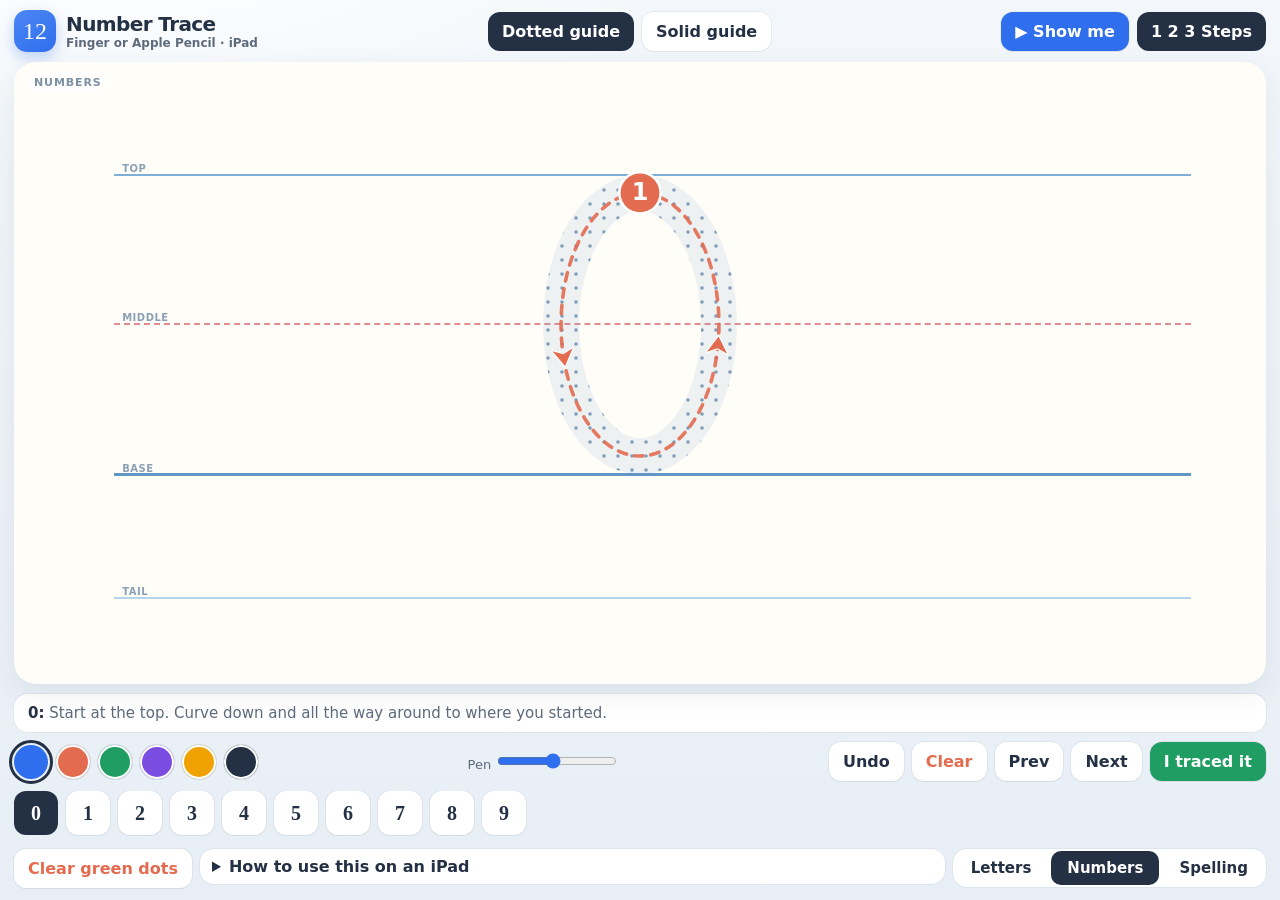
==== numbers.html @ 9100e3c3 "Ask before clearing green dots. Letters and numbers get a Clear green dots button. Spelling asks fir" ====
<!DOCTYPE html>
<html lang="en">
<head>
<meta charset="UTF-8">
<meta name="viewport" content="width=device-width, initial-scale=1, viewport-fit=cover">
<meta name="apple-mobile-web-app-capable" content="yes">
<meta name="mobile-web-app-capable" content="yes">
<meta name="apple-mobile-web-app-status-bar-style" content="black-translucent">
<meta name="apple-mobile-web-app-title" content="Number Trace">
<title>Number Trace · 0 to 9</title>
<link rel="stylesheet" href="trace.css">
</head>
<body>
  <header>
    <div class="brand">
      <div class="mark">12</div>
      <h1>Number Trace<span>Finger or Apple Pencil · iPad</span></h1>
    </div>
    <div class="seg">
      <button id="guideBtn" class="active">Dotted guide</button>
      <button id="styleBtn">Solid guide</button>
    </div>
    <div class="seg">
      <button id="showBtn" class="show">▶ Show me</button>
      <button id="numBtn" class="active" aria-pressed="true">1 2 3 Steps</button>
    </div>
  </header>

  <div class="stage" id="stage">
    <div class="board" data-board="0">
      <div class="case-tag" id="tag0">Numbers</div>
      <div class="rules" aria-hidden="true">
        <div class="rule top"><span class="rule-label">top</span></div>
        <div class="rule mid"><span class="rule-label">middle</span></div>
        <div class="rule base"><span class="rule-label">base</span></div>
        <div class="rule desc"><span class="rule-label">tail</span></div>
      </div>
      <canvas class="guide-canvas" id="g0"></canvas>
      <canvas id="c0"></canvas>
    </div>
  </div>

  <div class="tip" id="tip"></div>

  <div class="inkbar">
    <div class="swatches" id="swatches">
      <button class="swatch active" data-color="#2f6fed" style="background:#2f6fed" aria-label="Blue"></button>
      <button class="swatch" data-color="#e36b4f" style="background:#e36b4f" aria-label="Coral"></button>
      <button class="swatch" data-color="#1f9d62" style="background:#1f9d62" aria-label="Green"></button>
      <button class="swatch" data-color="#7a4de0" style="background:#7a4de0" aria-label="Purple"></button>
      <button class="swatch" data-color="#f0a202" style="background:#f0a202" aria-label="Gold"></button>
      <button class="swatch" data-color="#243044" style="background:#243044" aria-label="Black"></button>
    </div>
    <label class="help">Pen <input id="size" type="range" min="6" max="28" value="16"></label>
    <div class="tools">
      <button id="undo">Undo</button>
      <button id="clear" class="warn">Clear</button>
      <button id="prev">Prev</button>
      <button id="next">Next</button>
      <button id="done" class="good">I traced it</button>
    </div>
  </div>

  <div class="alpha" id="alpha"></div>
  <div class="footer">
  <button type="button" id="clearDots" class="dots">Clear green dots</button>
  <details class="helpbox">
    <summary>How to use this on an iPad</summary>
    <p class="help">Open this page in Safari. Tap Share, then Add to Home Screen, so it opens like an app. Trace the dotted number with a finger or Apple Pencil. Numbers start on the top line and sit on the dark blue baseline. Coloured numbers show which line to make first, and arrows show which way to go. Tap Show me to watch the number being made, and tap 1 2 3 Steps to hide or show the steps. Tap I traced it when you are done: the green dot is only saved when the tracing stays on the line and covers the whole number. Progress stays on this iPad.</p>
  </details>
  <nav class="pages" aria-label="Pages">
    <a href="index.html">Letters</a>
    <a href="numbers.html" class="active" aria-current="page">Numbers</a>
    <a href="spelling.html">Spelling</a>
  </nav>
  </div>
  <div class="burst" id="burst"></div>
  <div class="toast" id="toast" role="status" aria-live="polite"></div>
<script src="tracekit.js"></script>
<script src="trace-page.js"></script>
<script>
/* Numbers page. Shared logic and the tracing check settings (TRACE_RULES) are in trace-page.js. */
const TIPS = {
  0: "Start at the top. Curve down and all the way around to where you started.",
  1: "Start at the top. One straight line down.",
  2: "Start near the top. Curve up and around, slant down to the left, then a line across the bottom.",
  3: "Start near the top. Curve around to the middle, then curve around again to the bottom.",
  4: "Line down, then across. Lift your pencil. Then a long line down on the right.",
  5: "Line down, then a big round belly. Lift your pencil and put the flag on top.",
  6: "Start at the top right. Curve down and around, then make a loop at the bottom.",
  7: "Line across the top, then slant down.",
  8: "Start at the top right. Make an S, then go back up to where you started.",
  9: "Make a circle at the top, then a straight line down."
};
MESSAGES.empty = "Trace the number first! ✏️";
MESSAGES.partial = "Almost! Trace the whole number. 🙂";

const digits = "0123456789".split("");
const state = Object.assign(TracePage.state, {
  index: 0,
  mode: "upper",
  progress: JSON.parse(localStorage.getItem("numberTraceProgress") || "{}")
});
const boards = TracePage.boards;

function render() {
  document.body.classList.toggle("solid", state.style === "solid");
  const d = digits[state.index];
  document.getElementById("tip").innerHTML = "<strong>" + d + ":</strong> " + TIPS[d];
  document.querySelectorAll("#alpha button").forEach((b, i) => {
    b.classList.toggle("active", i === state.index);
    b.classList.toggle("done", !!state.progress[digits[i]]);
  });
  TracePage.resize();
}

function clearAll() { TracePage.clearAll(); }

digits.forEach((d, i) => {
  const b = document.createElement("button");
  b.textContent = d;
  b.addEventListener("click", () => { state.index = i; clearAll(); render(); });
  document.getElementById("alpha").appendChild(b);
});
document.getElementById("next").addEventListener("click", () => {
  state.index = (state.index + 1) % digits.length; clearAll(); render();
});
document.getElementById("prev").addEventListener("click", () => {
  state.index = (state.index + digits.length - 1) % digits.length; clearAll(); render();
});

TracePage.init({
  texts: () => [digits[state.index]],
  render,
  onPass: () => {
    state.progress[digits[state.index]] = 1;
    localStorage.setItem("numberTraceProgress", JSON.stringify(state.progress));
    render();
  }
});
render();
document.getElementById("clearDots").addEventListener("click", () => {
  TracePage.confirmClear({
    count: Object.keys(state.progress).length,
    title: "Clear the number dots?",
    body: "Every number will look not traced. This only changes this iPad.",
    empty: "No numbers have a green dot yet.",
    onClear: () => {
      state.progress = {};
      localStorage.setItem("numberTraceProgress", "{}");
      render();
    }
  });
});
</script>
</body>
</html>
---- trace.css ----
/* Shared styles for the Letter Trace pages (letters, numbers, spelling). */
  :root {
    --ink: #243044;
    --muted: #5d6b7c;
    --paper: #fffdf8;
    --sky: #e7f0f8;
    --line: #7eafd6;
    --mid: #e28b93;
    --blue: #2f6fed;
    --green: #1f9d62;
    --coral: #e36b4f;
    --shadow: 0 10px 30px rgba(36, 48, 68, 0.08);
    --safe-t: env(safe-area-inset-top, 0px);
    --safe-b: env(safe-area-inset-bottom, 0px);
  }
  * { box-sizing: border-box; -webkit-tap-highlight-color: transparent; }
  html, body {
    margin: 0;
    height: 100%;
    background:
      radial-gradient(1200px 500px at 10% -10%, #fff 0%, transparent 50%),
      linear-gradient(180deg, #f3f7fb 0%, #e7eef5 100%);
    color: var(--ink);
    font-family: "Avenir Next", "Nunito", "Trebuchet MS", system-ui, sans-serif;
    overscroll-behavior: none;
  }
  body {
    min-height: 100dvh;
    display: flex;
    flex-direction: column;
    padding: calc(10px + var(--safe-t)) 14px calc(12px + var(--safe-b));
    gap: 10px;
    user-select: none;
    -webkit-user-select: none;
  }
  header {
    display: flex;
    align-items: center;
    justify-content: space-between;
    gap: 10px;
    flex-wrap: wrap;
  }
  .brand { display: flex; align-items: center; gap: 10px; min-width: 180px; }
  .mark {
    width: 42px; height: 42px; border-radius: 13px;
    background: linear-gradient(145deg, #4d86f5, #2f6fed);
    color: white; display: grid; place-items: center;
    font-family: "Chalkboard SE", "Comic Sans MS", "Marker Felt", cursive;
    font-size: 24px; box-shadow: 0 6px 14px rgba(47, 111, 237, 0.28);
  }
  h1 { font-size: 20px; margin: 0; letter-spacing: -0.03em; }
  h1 span { display: block; font-size: 12px; font-weight: 600; color: var(--muted); letter-spacing: 0; }
  .seg, .tools, .alpha, .inkbar { display: flex; gap: 8px; align-items: center; flex-wrap: wrap; }
  button, .seg button {
    border: 0; background: white; color: var(--ink);
    border-radius: 12px; padding: 10px 14px; font: inherit; font-weight: 700;
    box-shadow: 0 1px 0 rgba(36,48,68,0.04), 0 0 0 1px rgba(36,48,68,0.06);
    cursor: pointer;
  }
  button:active { transform: translateY(1px); }
  button.active, .seg button.active {
    background: var(--ink); color: white; box-shadow: none;
  }
  button.good { background: var(--green); color: white; }
  button.warn { background: #fff; color: var(--coral); }
  .stage {
    flex: 1;
    min-height: 280px;
    display: grid;
    grid-template-columns: 1fr;
    gap: 10px;
  }
  body.both .stage { grid-template-columns: 1fr 1fr; }
  .board {
    position: relative;
    background: var(--paper);
    border-radius: 22px;
    box-shadow: var(--shadow);
    overflow: hidden;
    min-height: 320px;
    touch-action: none;
    container-type: size;
  }
  .rules, canvas { position: absolute; inset: 0; }
  .rules { pointer-events: none; }
  .rule {
    position: absolute; left: 8%; right: 6%; height: 0;
    border-top: 2px solid var(--line);
  }
  .rule.top { top: 18%; }
  .rule.mid { top: 42%; border-top: 2px dashed var(--mid); }
  .rule.base { top: 66%; border-top: 3px solid #5f97c4; }
  .rule.desc { top: 86%; border-top: 2px solid #b7d3ea; }
  .rule-label {
    position: absolute; left: 8px; font-size: 10px; font-weight: 800;
    letter-spacing: 0.05em; text-transform: uppercase; color: #8aa0b5;
    transform: translateY(-13px);
  }
  .guide { display: none; }
  .guide-canvas {
    position: absolute; inset: 0; width: 100%; height: 100%;
    pointer-events: none;
  }
  canvas { width: 100%; height: 100%; touch-action: none; }
  .case-tag {
    position: absolute; top: 10px; left: 12px; z-index: 2;
    font-size: 11px; font-weight: 800; letter-spacing: 0.08em;
    text-transform: uppercase; color: #7d90a4;
    background: rgba(255,255,255,0.8); padding: 4px 8px; border-radius: 999px;
  }
  .tip {
    background: white; border-radius: 14px; padding: 10px 14px;
    color: var(--muted); font-size: 15px; box-shadow: 0 0 0 1px rgba(36,48,68,0.05);
  }
  .tip strong { color: var(--ink); }
  .inkbar { justify-content: space-between; }
  .swatches { display: flex; gap: 8px; }
  .swatch {
    width: 34px; height: 34px; border-radius: 50%; padding: 0;
    box-shadow: inset 0 0 0 2px white, 0 0 0 1px rgba(36,48,68,0.12);
  }
  .swatch.active { outline: 3px solid var(--ink); outline-offset: 2px; }
  input[type="range"] { width: 120px; accent-color: var(--blue); }
  .alpha {
    overflow-x: auto; flex-wrap: nowrap; padding-bottom: 4px;
    -webkit-overflow-scrolling: touch;
  }
  .alpha button {
    min-width: 44px; height: 44px; padding: 0; position: relative; flex: 0 0 auto;
    font-family: "Chalkboard SE", "Comic Sans MS", cursive; font-size: 20px;
  }
  .alpha button.done::after {
    content: ""; position: absolute; right: 5px; top: 5px;
    width: 8px; height: 8px; border-radius: 50%; background: var(--green);
  }
  .help { font-size: 13px; color: var(--muted); }
  details.helpbox {
    background: white; border-radius: 14px; padding: 8px 12px;
    box-shadow: 0 0 0 1px rgba(36,48,68,0.05);
  }
  details.helpbox summary { cursor: pointer; font-weight: 800; }
  .burst {
    position: fixed; inset: 0; pointer-events: none; z-index: 5;
  }
  .star {
    position: absolute; font-size: 28px; animation: pop 900ms ease-out forwards;
  }
  @keyframes pop {
    0% { transform: translateY(0) scale(0.4); opacity: 0; }
    30% { opacity: 1; }
    100% { transform: translateY(-120px) scale(1.2); opacity: 0; }
  }
  button.show { background: var(--blue); color: white; }
  button.show.playing { background: #1f4fb8; }
  .toast {
    position: fixed; left: 50%; top: 72%; z-index: 6; pointer-events: none;
    transform: translate(-50%, -50%) scale(0.92); opacity: 0;
    transition: opacity 200ms ease, transform 200ms ease;
    background: white; border-radius: 22px; padding: 16px 26px; max-width: min(90vw, 560px);
    text-align: center; font-size: 26px; font-weight: 800; line-height: 1.25;
    box-shadow: 0 18px 40px rgba(36, 48, 68, 0.18);
  }
  .toast.show { opacity: 1; transform: translate(-50%, -50%) scale(1); }
  .toast.oops { color: var(--coral); }
  .toast.yay { color: var(--green); }
  .toast small { display: block; font-size: 17px; font-weight: 700; color: var(--muted); margin-top: 4px; }
  .footer { display: flex; gap: 8px; align-items: flex-start; flex-wrap: wrap; }
  .footer details.helpbox { flex: 1 1 260px; }
  button.dots { background: #fff; color: var(--coral); }
  .clear-dots {
    position: fixed; inset: 0; z-index: 20; display: grid; place-items: center;
    background: rgba(36, 48, 68, 0.4); padding: 16px;
  }
  .clear-dots-card {
    width: min(100%, 360px); background: var(--paper); color: var(--ink);
    border-radius: 24px; padding: 22px;
    box-shadow: 0 18px 40px rgba(36, 48, 68, 0.18);
  }
  .clear-dots-card h2 { margin: 0; font-size: 24px; }
  .clear-dots-card p { margin: 8px 0 0; color: var(--muted); line-height: 1.45; font-size: 16px; font-weight: 700; }
  .clear-dots-card .row { display: flex; gap: 10px; margin-top: 16px; }
  .clear-dots-card button { flex: 1; min-height: 44px; }
  nav.pages { display: flex; gap: 4px; padding: 2px; background: white; border-radius: 14px;
    box-shadow: 0 0 0 1px rgba(36,48,68,0.05); }
  nav.pages a {
    display: inline-flex; align-items: center; min-height: 34px; padding: 0 16px; border-radius: 10px;
    color: var(--ink); text-decoration: none; font-weight: 800; font-size: 15px;
  }
  nav.pages a.active { background: var(--ink); color: white; }
  @media (max-width: 800px) {
    body.both .stage { grid-template-columns: 1fr; }
  }
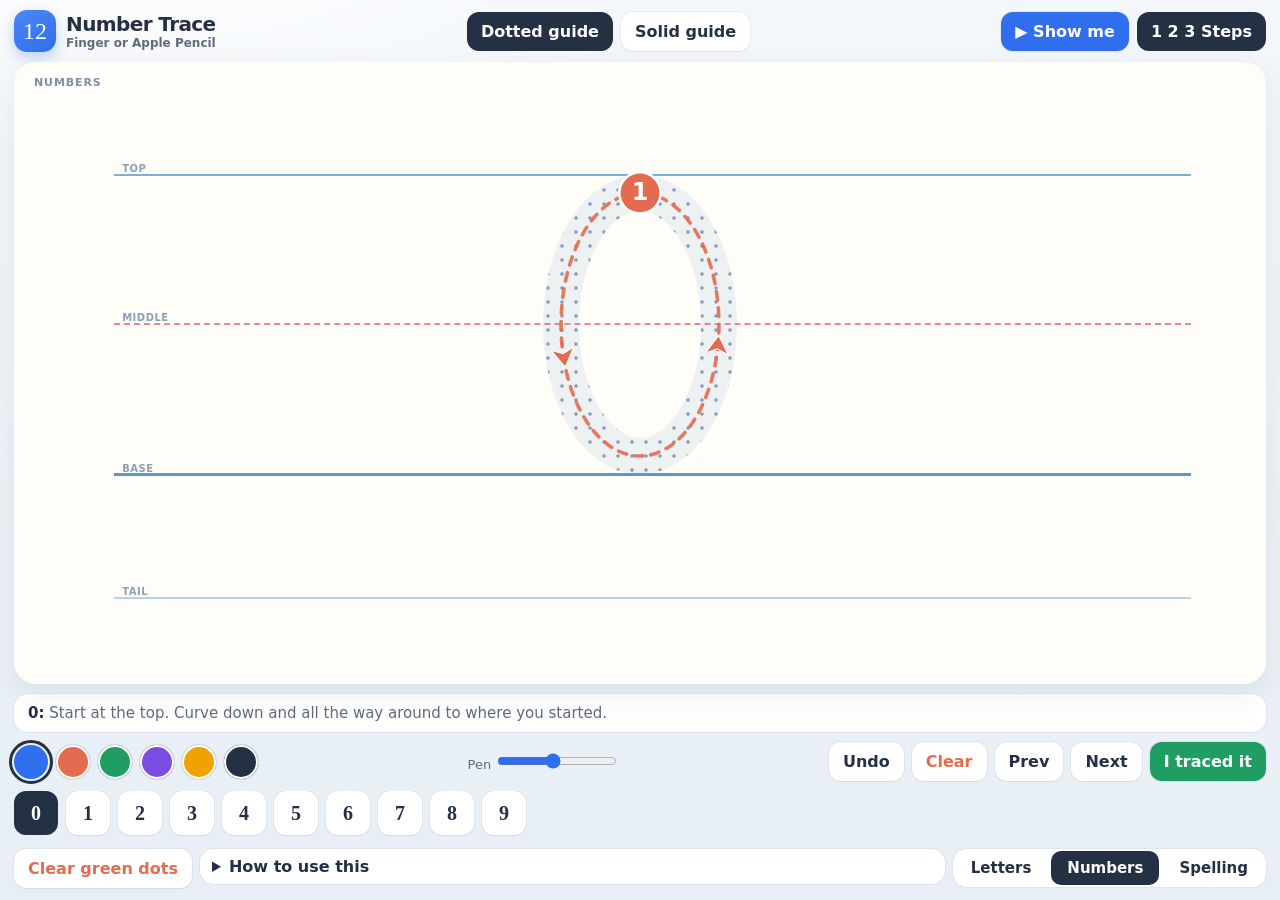
==== commit 38fd2bfe: "Fit the tracing pages on an iPhone. The board stays large, and the buttons wrap instead of running o" ====
--- a/numbers.html
+++ b/numbers.html
@@ -14,7 +14,7 @@
   <header>
     <div class="brand">
       <div class="mark">12</div>
-      <h1>Number Trace<span>Finger or Apple Pencil · iPad</span></h1>
+      <h1>Number Trace<span>Finger or Apple Pencil</span></h1>
     </div>
     <div class="seg">
       <button id="guideBtn" class="active">Dotted guide</button>
@@ -65,7 +65,7 @@
   <div class="footer">
   <button type="button" id="clearDots" class="dots">Clear green dots</button>
   <details class="helpbox">
-    <summary>How to use this on an iPad</summary>
+    <summary>How to use this</summary>
     <p class="help">Open this page in Safari. Tap Share, then Add to Home Screen, so it opens like an app. Trace the dotted number with a finger or Apple Pencil. Numbers start on the top line and sit on the dark blue baseline. Coloured numbers show which line to make first, and arrows show which way to go. Tap Show me to watch the number being made, and tap 1 2 3 Steps to hide or show the steps. Tap I traced it when you are done: the green dot is only saved when the tracing stays on the line and covers the whole number. Progress stays on this iPad.</p>
   </details>
   <nav class="pages" aria-label="Pages">
--- a/trace.css
+++ b/trace.css
@@ -190,3 +190,33 @@
   @media (max-width: 800px) {
     body.both .stage { grid-template-columns: 1fr; }
   }
+  @media (max-width: 520px) {
+    html, body { height: auto; overflow-x: hidden; }
+    body {
+      padding: calc(6px + var(--safe-t)) 10px calc(10px + var(--safe-b));
+      gap: 6px;
+    }
+    header, .inkbar, .footer, .alpha, .tip { max-width: 100%; min-width: 0; }
+    .brand { min-width: 0; }
+    .mark { width: 36px; height: 36px; font-size: 18px; border-radius: 11px; }
+    h1 { font-size: 17px; }
+    button, .seg button { padding: 8px 10px; font-size: 14px; }
+    .stage { min-height: 0; }
+    .board { min-height: 48dvh; border-radius: 16px; }
+    body.both .board { min-height: 36dvh; }
+    .tip { font-size: 14px; padding: 8px 10px; }
+    .swatches { flex-wrap: wrap; }
+    .swatch { width: 32px; height: 32px; }
+    input[type="range"] { width: 92px; }
+    .tools { width: 100%; }
+    .tools button { flex: 1 1 auto; }
+    .alpha { max-width: 100%; }
+    .footer { width: 100%; }
+    button.dots, nav.pages { width: 100%; }
+    nav.pages a { flex: 1; justify-content: center; padding: 0 6px; }
+    .toast { font-size: 20px; top: auto; bottom: max(16px, var(--safe-b)); max-width: calc(100vw - 24px); }
+  }
+  @media (max-height: 520px) {
+    body { gap: 6px; }
+    .board, body.both .board { min-height: 200px; }
+  }
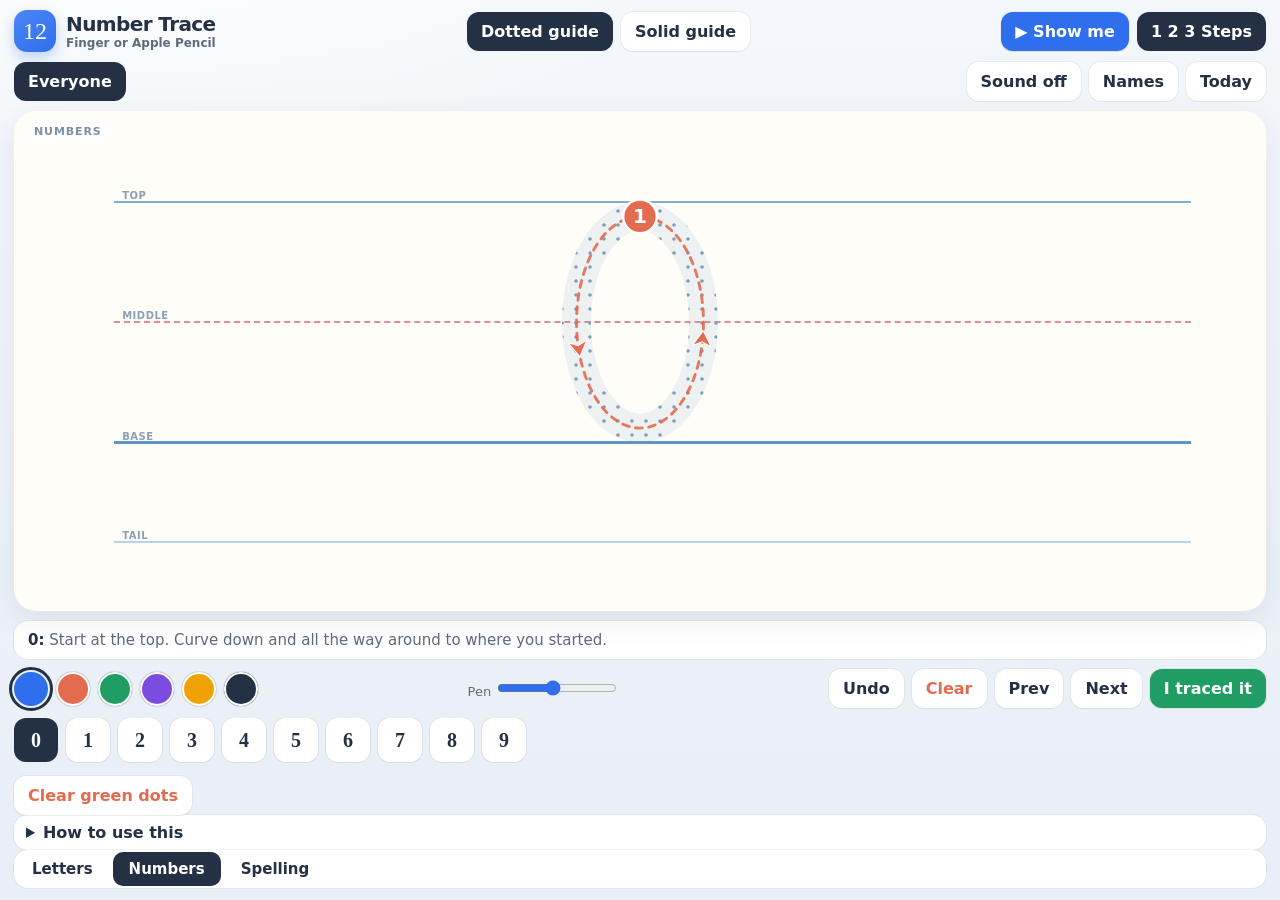
==== commit eaa0d59f: "Add names, today's set, sound, and a finished screen. Green dots stay with each child. Clearing them" ====
--- a/numbers.html
+++ b/numbers.html
@@ -78,6 +78,7 @@
   <div class="toast" id="toast" role="status" aria-live="polite"></div>
 <script src="tracekit.js"></script>
 <script src="trace-page.js"></script>
+<script src="class.js"></script>
 <script>
 /* Numbers page. Shared logic and the tracing check settings (TRACE_RULES) are in trace-page.js. */
 const TIPS = {
@@ -99,59 +100,103 @@
 const state = Object.assign(TracePage.state, {
   index: 0,
   mode: "upper",
-  progress: JSON.parse(localStorage.getItem("numberTraceProgress") || "{}")
+  progress: {}
 });
 const boards = TracePage.boards;
 
+function list() {
+  const picked = ClassKit.today("numberTraceToday");
+  if (!picked) return digits.slice();
+  const set = [];
+  picked.forEach(s => {
+    const d = String(s);
+    if (digits.indexOf(d) >= 0 && set.indexOf(d) < 0) set.push(d);
+  });
+  return set.length ? set : digits.slice();
+}
+
+function finished() { return list().every(d => state.progress[d]); }
+
+function say() {
+  const d = list()[state.index] || "0";
+  ClassKit.speak("Number " + d + ". " + (TIPS[d] || ""));
+}
+
 function render() {
+  const rows = list();
+  if (state.index >= rows.length) state.index = 0;
   document.body.classList.toggle("solid", state.style === "solid");
-  const d = digits[state.index];
+  const d = rows[state.index];
   document.getElementById("tip").innerHTML = "<strong>" + d + ":</strong> " + TIPS[d];
-  document.querySelectorAll("#alpha button").forEach((b, i) => {
+  const alpha = document.getElementById("alpha");
+  alpha.innerHTML = "";
+  rows.forEach((digit, i) => {
+    const b = document.createElement("button");
+    b.textContent = digit;
     b.classList.toggle("active", i === state.index);
-    b.classList.toggle("done", !!state.progress[digits[i]]);
+    b.classList.toggle("done", !!state.progress[digit]);
+    b.addEventListener("click", () => { state.index = i; clearAll(); render(); say(); });
+    alpha.appendChild(b);
+  });
+  const today = ClassKit.today("numberTraceToday");
+  ClassKit.setFinished(finished(), {
+    title: "You traced them",
+    body: ClassKit.label() + (today ? " finished today's numbers." : " finished every number.")
   });
   TracePage.resize();
 }
 
 function clearAll() { TracePage.clearAll(); }
 
-digits.forEach((d, i) => {
-  const b = document.createElement("button");
-  b.textContent = d;
-  b.addEventListener("click", () => { state.index = i; clearAll(); render(); });
-  document.getElementById("alpha").appendChild(b);
-});
+function reloadProgress() {
+  state.progress = ClassKit.mine("numberTraceProgress");
+  state.index = 0;
+  clearAll();
+  render();
+}
+
 document.getElementById("next").addEventListener("click", () => {
-  state.index = (state.index + 1) % digits.length; clearAll(); render();
+  state.index = (state.index + 1) % list().length; clearAll(); render(); say();
 });
 document.getElementById("prev").addEventListener("click", () => {
-  state.index = (state.index + digits.length - 1) % digits.length; clearAll(); render();
+  state.index = (state.index + list().length - 1) % list().length; clearAll(); render(); say();
+});
+
+ClassKit.mount({
+  onChange: reloadProgress,
+  today: {
+    key: "numberTraceToday",
+    title: "Today's numbers",
+    choices: digits,
+    norm: function (s) { return String(s); }
+  }
 });
 
 TracePage.init({
-  texts: () => [digits[state.index]],
+  texts: () => [list()[state.index] || "0"],
   render,
   onPass: () => {
-    state.progress[digits[state.index]] = 1;
-    localStorage.setItem("numberTraceProgress", JSON.stringify(state.progress));
+    const before = finished();
+    state.progress[list()[state.index]] = 1;
+    ClassKit.saveMine("numberTraceProgress", state.progress);
     render();
+    if (!before && finished()) ClassKit.showFinish();
   }
 });
-render();
-document.getElementById("clearDots").addEventListener("click", () => {
+reloadProgress();
+ClassKit.hold(document.getElementById("clearDots"), () => {
   TracePage.confirmClear({
     count: Object.keys(state.progress).length,
     title: "Clear the number dots?",
-    body: "Every number will look not traced. This only changes this iPad.",
+    body: "Every number for " + ClassKit.label() + " will look not traced. This only changes this device.",
     empty: "No numbers have a green dot yet.",
     onClear: () => {
       state.progress = {};
-      localStorage.setItem("numberTraceProgress", "{}");
+      ClassKit.saveMine("numberTraceProgress", state.progress);
       render();
     }
   });
-});
+}, "Press and hold to clear the green dots");
 </script>
 </body>
 </html>
--- a/trace.css
+++ b/trace.css
@@ -164,7 +164,16 @@
   .toast.oops { color: var(--coral); }
   .toast.yay { color: var(--green); }
   .toast small { display: block; font-size: 17px; font-weight: 700; color: var(--muted); margin-top: 4px; }
-  .footer { display: flex; gap: 8px; align-items: flex-start; flex-wrap: wrap; }
+  .classbar { display: flex; gap: 8px; align-items: center; flex-wrap: wrap; }
+  .kids { display: flex; gap: 6px; overflow-x: auto; flex: 1 1 160px; min-width: 0; }
+  .kids button { flex: 0 0 auto; }
+  .choice-grid { display: flex; flex-wrap: wrap; gap: 6px; max-height: 46dvh; overflow: auto; margin-top: 12px; }
+  .choice-grid button { min-width: 42px; padding: 8px 0; }
+  .clear-dots-card textarea {
+    width: 100%; min-height: 120px; margin-top: 12px; font: inherit; font-size: 16px;
+    border-radius: 12px; border: 1px solid #c9d5e2; padding: 10px 12px;
+    user-select: text; -webkit-user-select: text; color: var(--ink);
+  }
   .footer details.helpbox { flex: 1 1 260px; }
   button.dots { background: #fff; color: var(--coral); }
   .clear-dots {
@@ -196,7 +205,7 @@
       padding: calc(6px + var(--safe-t)) 10px calc(10px + var(--safe-b));
       gap: 6px;
     }
-    header, .inkbar, .footer, .alpha, .tip { max-width: 100%; min-width: 0; }
+    header, .inkbar, .footer, .alpha, .tip, .classbar { max-width: 100%; min-width: 0; }
     .brand { min-width: 0; }
     .mark { width: 36px; height: 36px; font-size: 18px; border-radius: 11px; }
     h1 { font-size: 17px; }
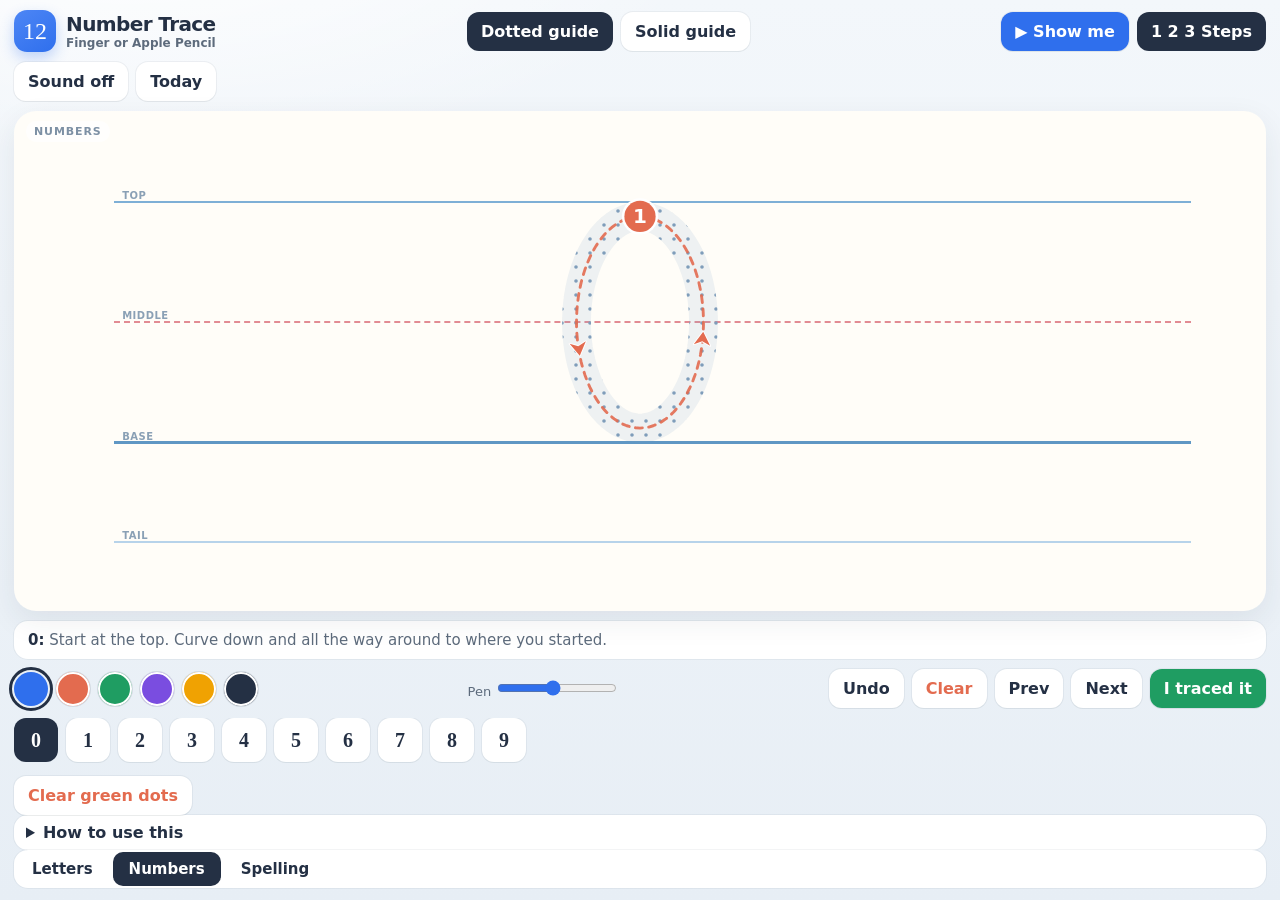
==== commit 2632788d: "Remove the children's name list. Green dots are one shared set again." ====
--- a/numbers.html
+++ b/numbers.html
@@ -119,7 +119,7 @@
 
 function say() {
   const d = list()[state.index] || "0";
-  ClassKit.speak("Number " + d + ". " + (TIPS[d] || ""));
+  ClassKit.speak(d);
 }
 
 function render() {
@@ -141,7 +141,7 @@
   const today = ClassKit.today("numberTraceToday");
   ClassKit.setFinished(finished(), {
     title: "You traced them",
-    body: ClassKit.label() + (today ? " finished today's numbers." : " finished every number.")
+    body: today ? "Today's numbers are finished." : "Every number is finished."
   });
   TracePage.resize();
 }
@@ -188,7 +188,7 @@
   TracePage.confirmClear({
     count: Object.keys(state.progress).length,
     title: "Clear the number dots?",
-    body: "Every number for " + ClassKit.label() + " will look not traced. This only changes this device.",
+    body: "Every number will look not traced. This only changes this device.",
     empty: "No numbers have a green dot yet.",
     onClear: () => {
       state.progress = {};
--- a/trace.css
+++ b/trace.css
@@ -139,16 +139,23 @@
     box-shadow: 0 0 0 1px rgba(36,48,68,0.05);
   }
   details.helpbox summary { cursor: pointer; font-weight: 800; }
+  .board.celebrate { animation: board-pop 700ms ease; }
+  @keyframes board-pop {
+    0% { transform: scale(1); }
+    35% { transform: scale(1.035); box-shadow: 0 0 0 8px rgba(31, 157, 98, 0.28); }
+    100% { transform: scale(1); }
+  }
   .burst {
     position: fixed; inset: 0; pointer-events: none; z-index: 5;
   }
   .star {
-    position: absolute; font-size: 28px; animation: pop 900ms ease-out forwards;
+    position: absolute; font-size: 26px; margin-left: -0.4em; margin-top: -0.4em;
+    animation: pop 1100ms ease-out forwards;
   }
   @keyframes pop {
-    0% { transform: translateY(0) scale(0.4); opacity: 0; }
-    30% { opacity: 1; }
-    100% { transform: translateY(-120px) scale(1.2); opacity: 0; }
+    0% { transform: translate(0, 0) scale(0.2); opacity: 0; }
+    15% { opacity: 1; }
+    100% { transform: translate(var(--dx), var(--dy)) scale(1.2); opacity: 0; }
   }
   button.show { background: var(--blue); color: white; }
   button.show.playing { background: #1f4fb8; }
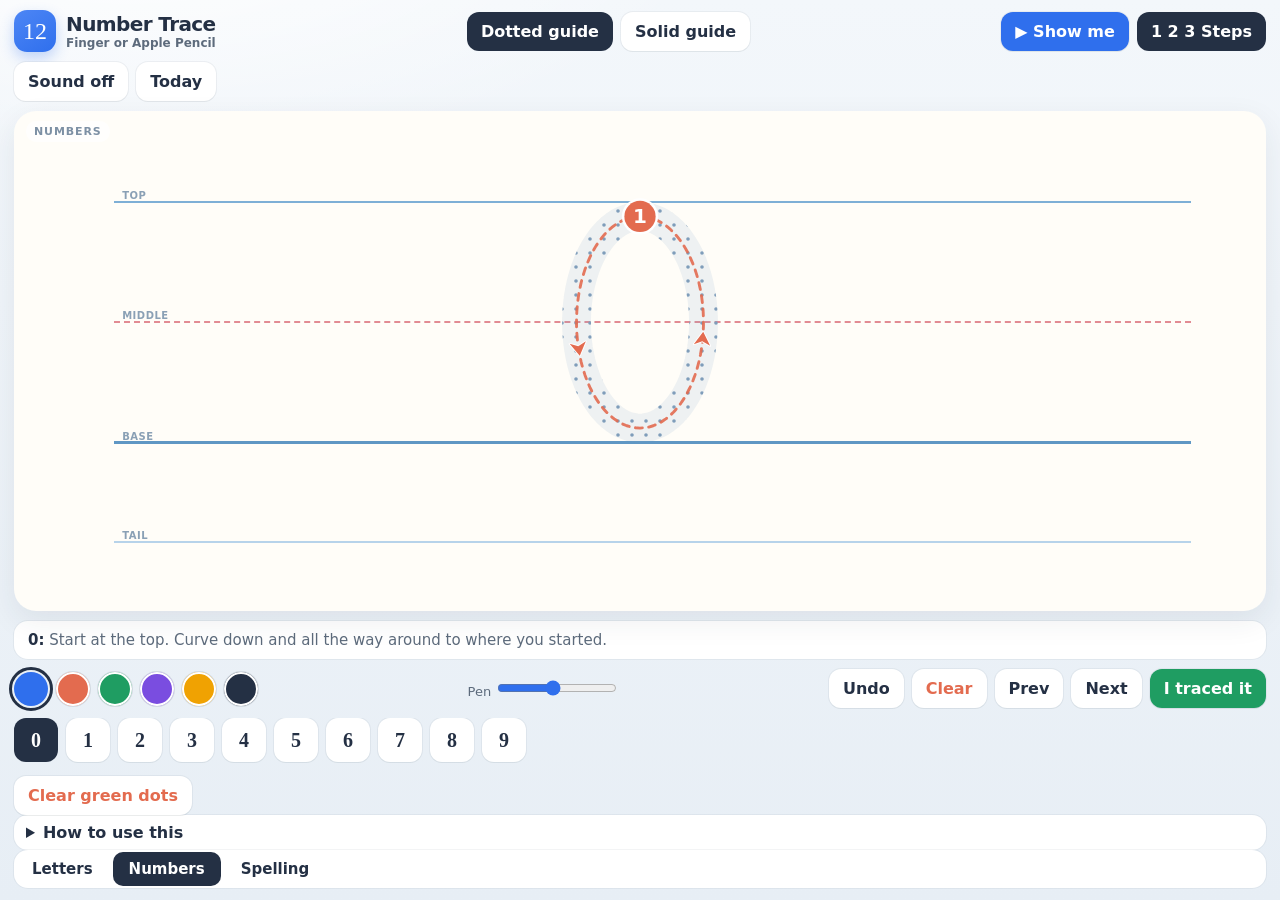
==== commit 711a67ae: "Stop the press-and-hold warning. A long press opens the action and no longer shows a message." ====
--- a/numbers.html
+++ b/numbers.html
@@ -196,7 +196,7 @@
       render();
     }
   });
-}, "Press and hold to clear the green dots");
+}, "");
 </script>
 </body>
 </html>
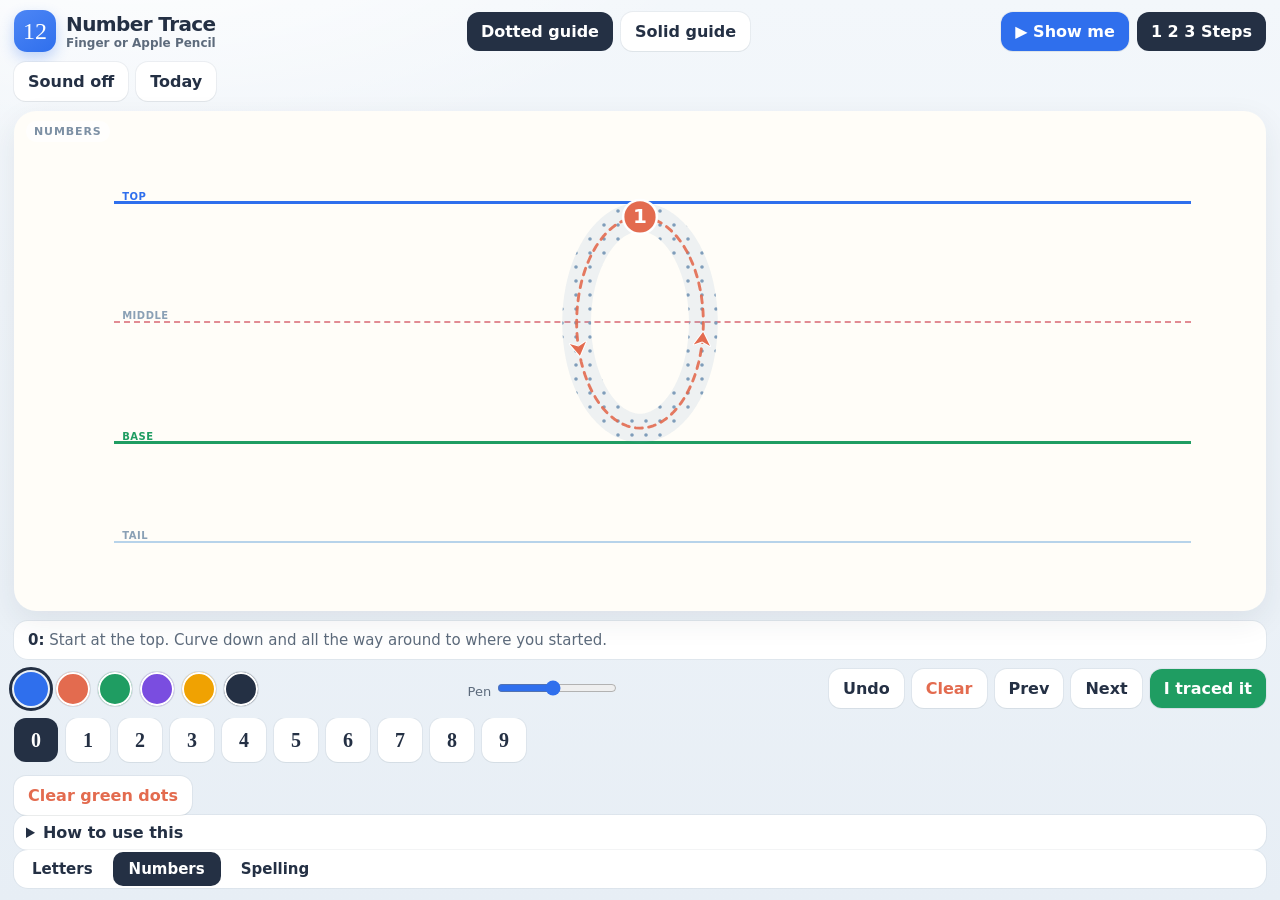
==== commit 74262743: "Color the top line blue and the bottom line green. The middle stays pink and dashed. The tail line s" ====
--- a/numbers.html
+++ b/numbers.html
@@ -66,7 +66,7 @@
   <button type="button" id="clearDots" class="dots">Clear green dots</button>
   <details class="helpbox">
     <summary>How to use this</summary>
-    <p class="help">Open this page in Safari. Tap Share, then Add to Home Screen, so it opens like an app. Trace the dotted number with a finger or Apple Pencil. Numbers start on the top line and sit on the dark blue baseline. Coloured numbers show which line to make first, and arrows show which way to go. Tap Show me to watch the number being made, and tap 1 2 3 Steps to hide or show the steps. Tap I traced it when you are done: the green dot is only saved when the tracing stays on the line and covers the whole number. Progress stays on this iPad.</p>
+    <p class="help">Open this page in Safari. Tap Share, then Add to Home Screen, so it opens like an app. Trace the dotted number with a finger or Apple Pencil. Numbers start on the blue top line and sit on the green bottom line. Coloured numbers show which line to make first, and arrows show which way to go. Tap Show me to watch the number being made, and tap 1 2 3 Steps to hide or show the steps. Tap I traced it when you are done: the green dot is only saved when the tracing stays on the line and covers the whole number. Progress stays on this iPad.</p>
   </details>
   <nav class="pages" aria-label="Pages">
     <a href="index.html">Letters</a>
--- a/trace.css
+++ b/trace.css
@@ -87,15 +87,17 @@
     position: absolute; left: 8%; right: 6%; height: 0;
     border-top: 2px solid var(--line);
   }
-  .rule.top { top: 18%; }
+  .rule.top { top: 18%; border-top: 3px solid #2f6fed; }
   .rule.mid { top: 42%; border-top: 2px dashed var(--mid); }
-  .rule.base { top: 66%; border-top: 3px solid #5f97c4; }
+  .rule.base { top: 66%; border-top: 3px solid #1f9d62; }
   .rule.desc { top: 86%; border-top: 2px solid #b7d3ea; }
   .rule-label {
     position: absolute; left: 8px; font-size: 10px; font-weight: 800;
     letter-spacing: 0.05em; text-transform: uppercase; color: #8aa0b5;
     transform: translateY(-13px);
   }
+  .rule.top .rule-label { color: #2f6fed; }
+  .rule.base .rule-label { color: #1f9d62; }
   .guide { display: none; }
   .guide-canvas {
     position: absolute; inset: 0; width: 100%; height: 100%;
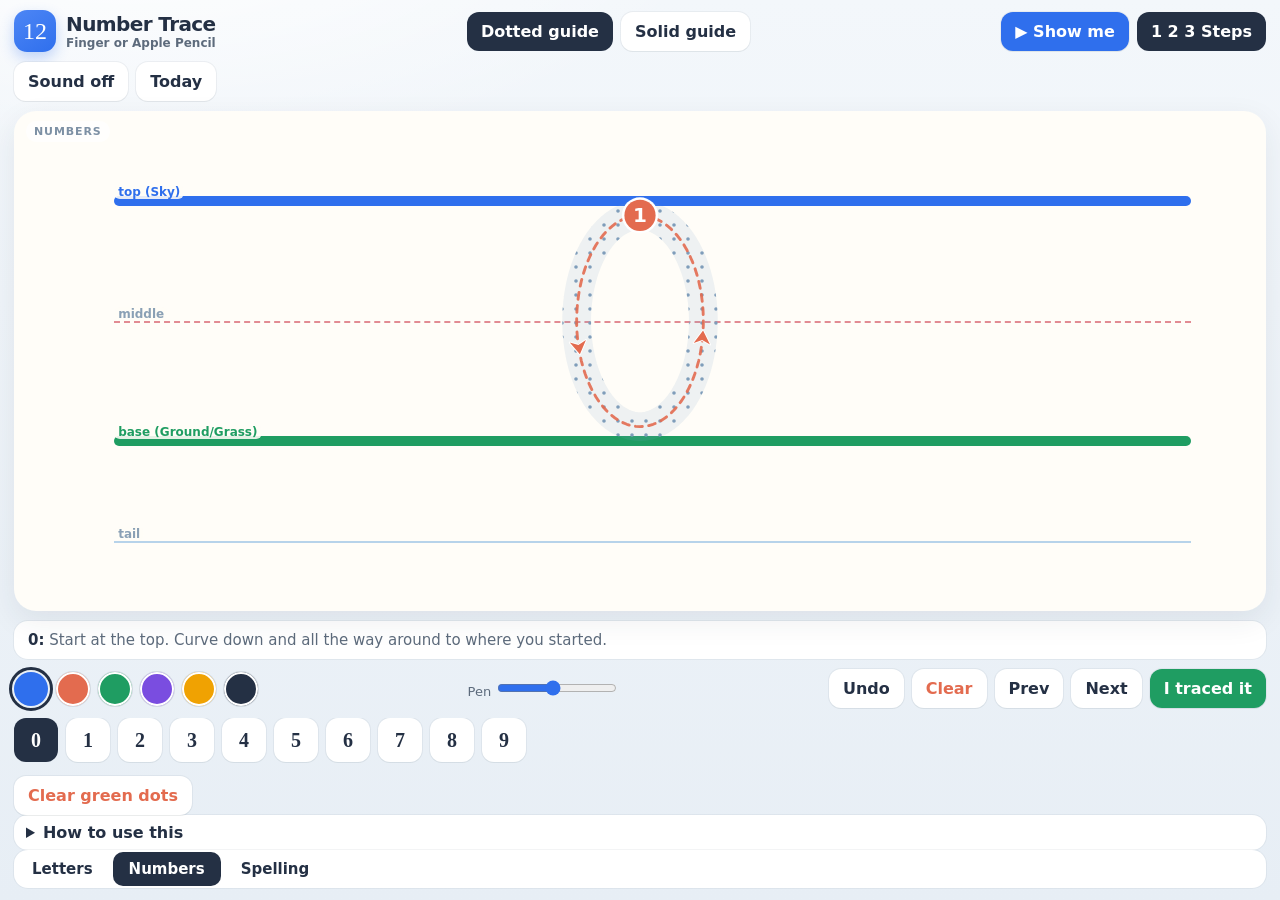
==== commit 4bc165fa: "Label the top line (Sky) and the baseline (Ground/Grass)." ====
--- a/numbers.html
+++ b/numbers.html
@@ -30,9 +30,9 @@
     <div class="board" data-board="0">
       <div class="case-tag" id="tag0">Numbers</div>
       <div class="rules" aria-hidden="true">
-        <div class="rule top"><span class="rule-label">top</span></div>
+        <div class="rule top"><span class="rule-label">top (Sky)</span></div>
         <div class="rule mid"><span class="rule-label">middle</span></div>
-        <div class="rule base"><span class="rule-label">base</span></div>
+        <div class="rule base"><span class="rule-label">base (Ground/Grass)</span></div>
         <div class="rule desc"><span class="rule-label">tail</span></div>
       </div>
       <canvas class="guide-canvas" id="g0"></canvas>
--- a/trace.css
+++ b/trace.css
@@ -87,14 +87,31 @@
     position: absolute; left: 8%; right: 6%; height: 0;
     border-top: 2px solid var(--line);
   }
-  .rule.top { top: 18%; border-top: 3px solid #2f6fed; }
+  .rule.top, .rule.base { border-top: 0; }
+  .rule.top::before, .rule.base::before {
+    content: "";
+    position: absolute;
+    left: 0;
+    right: 0;
+    top: 0;
+    height: 10px;
+    border-radius: 6px;
+    transform: translateY(-50%);
+  }
+  .rule.top { top: 18%; }
+  .rule.top::before { background: #2f6fed; }
   .rule.mid { top: 42%; border-top: 2px dashed var(--mid); }
-  .rule.base { top: 66%; border-top: 3px solid #1f9d62; }
+  .rule.base { top: 66%; }
+  .rule.base::before { background: #1f9d62; }
   .rule.desc { top: 86%; border-top: 2px solid #b7d3ea; }
   .rule-label {
-    position: absolute; left: 8px; font-size: 10px; font-weight: 800;
-    letter-spacing: 0.05em; text-transform: uppercase; color: #8aa0b5;
-    transform: translateY(-13px);
+    position: absolute; left: 0; font-size: 12px; font-weight: 800;
+    letter-spacing: 0; text-transform: none; color: #8aa0b5;
+    white-space: nowrap;
+    background: rgba(255, 253, 248, 0.88);
+    padding: 0 4px;
+    border-radius: 6px;
+    transform: translateY(-16px);
   }
   .rule.top .rule-label { color: #2f6fed; }
   .rule.base .rule-label { color: #1f9d62; }
